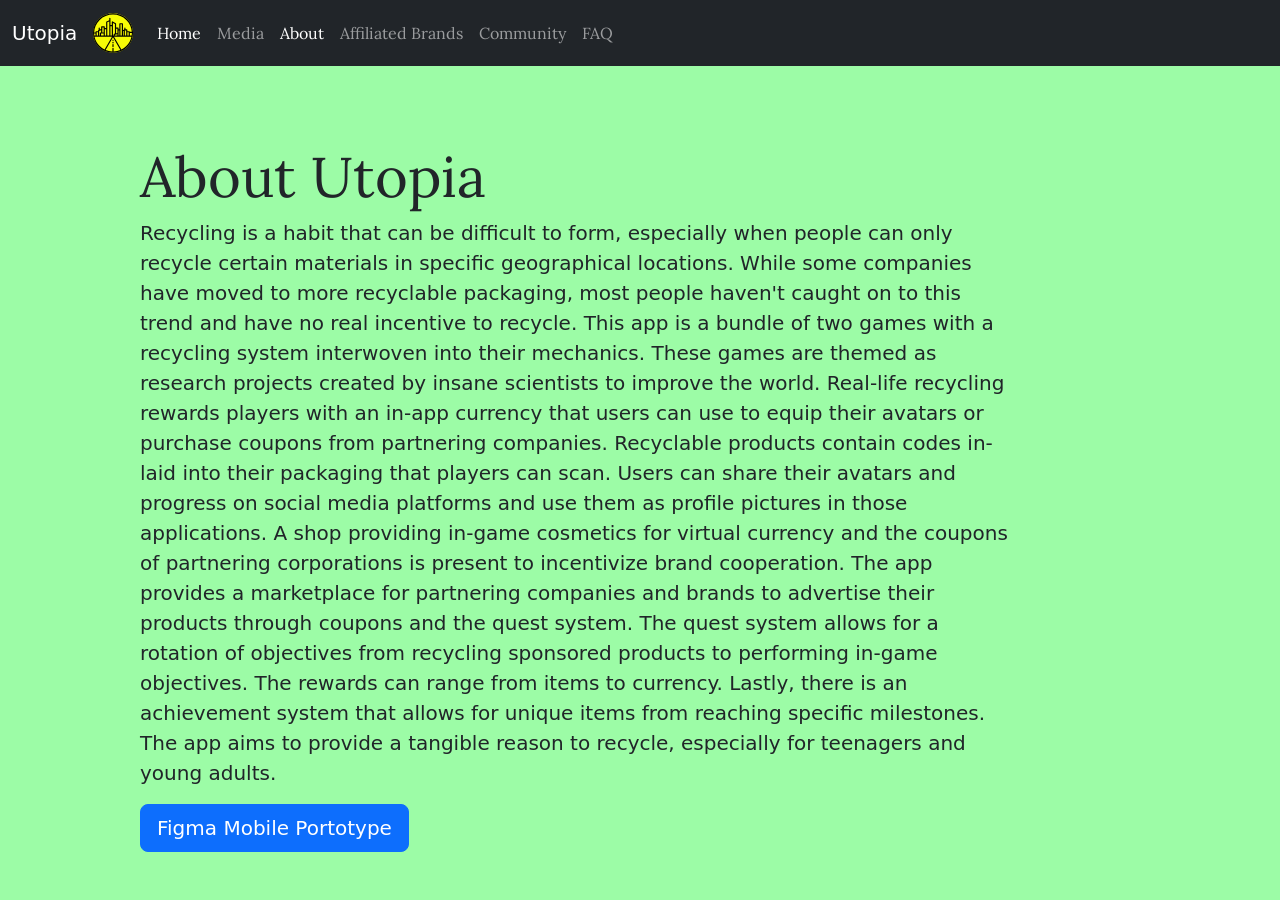
==== About.html @ 171782ce "Initial commit" ====
<!doctype html>
<html lang="en">
  <head>
    <!-- Required meta tags -->
    <meta charset="utf-8">
    <meta name="viewport" content="width=device-width, initial-scale=1">

    <!-- Bootstrap CSS -->
    <link href="https://cdn.jsdelivr.net/npm/bootstrap@5.1.1/dist/css/bootstrap.min.css" rel="stylesheet" integrity="sha384-F3w7mX95PdgyTmZZMECAngseQB83DfGTowi0iMjiWaeVhAn4FJkqJByhZMI3AhiU" crossorigin="anonymous">

    <!--Custom Styles-->
    <link rel="stylesheet" type="text/css" href="astyle.css">

    <!--Font-->
    <link rel="preconnect" href="https://fonts.googleapis.com">
    <link rel="preconnect" href="https://fonts.gstatic.com" crossorigin>
    <link href="https://fonts.googleapis.com/css2?family=Lora&display=swap" rel="stylesheet">

    <title>About</title>
  </head>
  <body>
    <!--navbar-->
    <nav class="navbar navbar-expand-lg navbar-dark bg-dark">
       
        <div class="container-fluid">
            <!--Brand Name-->
          <a class="navbar-brand" href="#">Utopia</a>
           <!--Icon-->
        <a class="navbar-brand" href="#">
            <img src="Group 1.svg" alt="" width="40" height="40">
          </a>
          <button class="navbar-toggler" type="button" data-bs-toggle="collapse" data-bs-target="#navbarNav" aria-controls="navbarNav" aria-expanded="false" aria-label="Toggle navigation">
            <span class="navbar-toggler-icon"></span>
          </button>
          <div class="collapse navbar-collapse" id="navbarNav">
            <ul class="navbar-nav">
                <li class="nav-item">
                    <a class="nav-link active" href="Home.html">Home</a>
                </li>
              <li class="nav-item">
                    <a class="nav-link" href="#">Media</a>
                </li>
              <li class="nav-item">
                <a class="nav-link active" aria-current="page" href="#">About</a>
              </li>
              <li class="nav-item">
                <a class="nav-link" href="#">Affiliated Brands</a>
              </li>
              <li class="nav-item">
                <a class="nav-link" href="#">Community</a>
              </li>
              <li class="nav-item">
                <a class="nav-link" href="#">FAQ</a>
              </li>
            </ul>
          </div>
        </div>
      </nav> <!--END navbar code-->

      <!--Jumbotron-->
      <div class="jumbotron jumbotron-fluid">
          <div class="container">
              <h1 class="display-4">About Utopia</h1>
              <p class="lead">Recycling is a habit that can be difficult to form, especially when people can only recycle certain materials in specific geographical locations. While some companies have moved to more recyclable packaging, most people haven't caught on to this trend and have no real incentive to recycle. This app is a bundle of two games with a recycling system interwoven into their mechanics. These games are themed as research projects created by insane scientists to improve the world. Real-life recycling rewards players with an in-app currency that users can use to equip their avatars or purchase coupons from partnering companies. Recyclable products contain codes in-laid into their packaging that players can scan. Users can share their avatars and progress on social media platforms and use them as profile pictures in those applications. A shop providing in-game cosmetics for virtual currency and the coupons of partnering corporations is present to incentivize brand cooperation. The app provides a marketplace for partnering companies and brands to advertise their products through coupons and the quest system. The quest system allows for a rotation of objectives from recycling sponsored products to performing in-game objectives. The rewards can range from items to currency. Lastly, there is an achievement system that allows for unique items from reaching specific milestones. The app aims to provide a tangible reason to recycle, especially for teenagers and young adults.</p>
              <a href="https://www.figma.com/file/jOb9wAshvpnRQLaUK1SSvT/Utopia?node-id=2%3A4"><button type="button" class="btn btn-primary btn-lg">Figma Mobile Portotype</button></a>
          </div>
      </div><!--END jumbotron-->
      

      

    
    <!-- Option 1: Bootstrap Bundle with Popper -->
    <script src="https://cdn.jsdelivr.net/npm/bootstrap@5.1.1/dist/js/bootstrap.bundle.min.js" integrity="sha384-/bQdsTh/da6pkI1MST/rWKFNjaCP5gBSY4sEBT38Q/9RBh9AH40zEOg7Hlq2THRZ" crossorigin="anonymous"></script>

  </body>
</html>
---- astyle.css ----
body {

    background: url(Background.svg);
    background-size: cover;
    
}
.navbar-nav {
    font-family: 'Lora', serif;
}
.jumbotron{
    
    margin-top: 6%;
    margin-left: 10%;
    margin-right: 20%;
}
.display-4{
    font-family: 'Lora', serif;
}
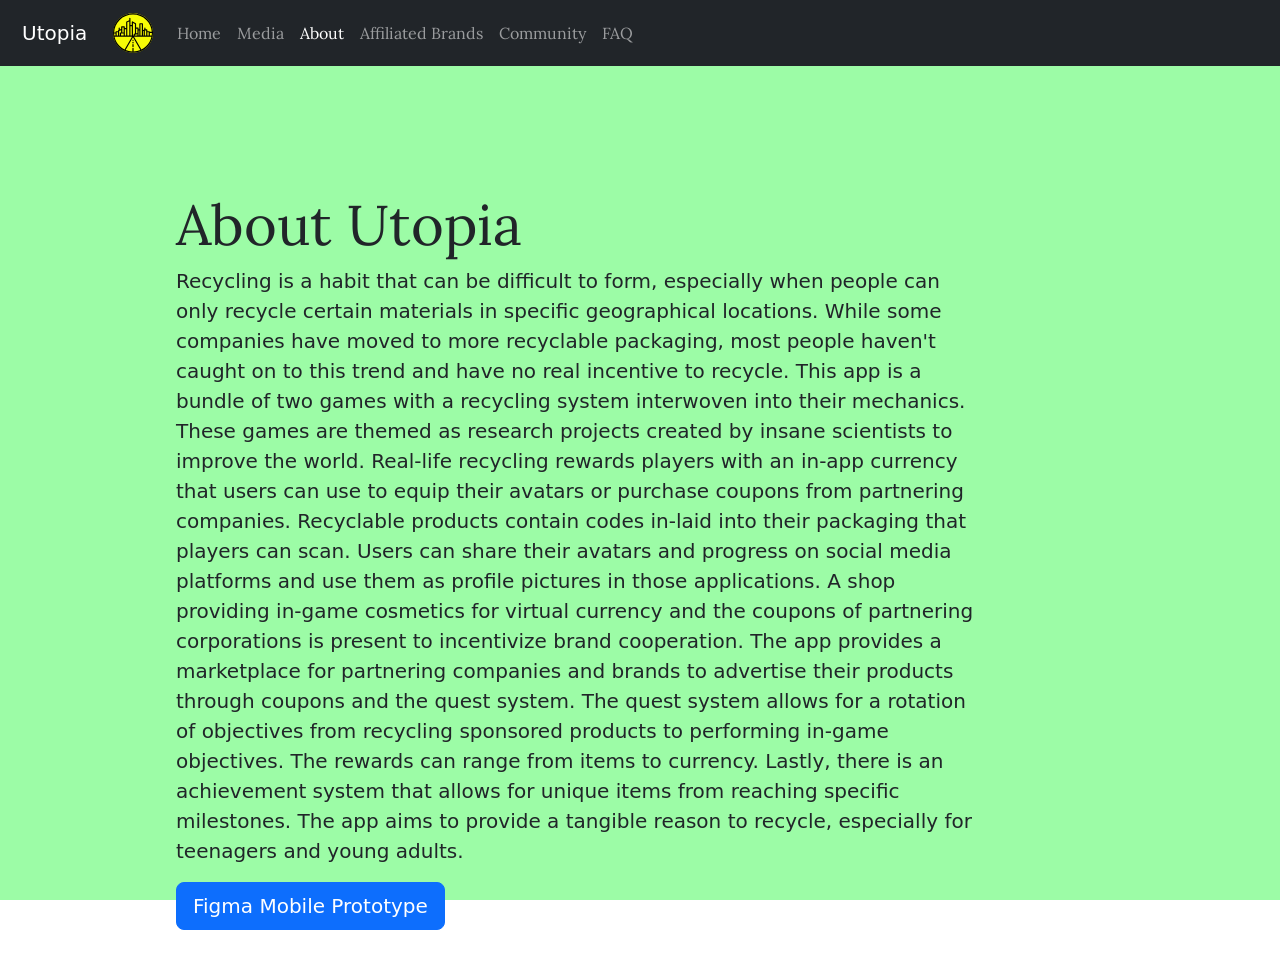
==== commit 2c20c223: "Fix Bootstrap 5 markup and build out the site shell The pages used Bootstrap 4's .jumbotron, which w" ====
--- a/About.html
+++ b/About.html
@@ -6,9 +6,10 @@
     <meta name="viewport" content="width=device-width, initial-scale=1">
 
     <!-- Bootstrap CSS -->
-    <link href="https://cdn.jsdelivr.net/npm/bootstrap@5.1.1/dist/css/bootstrap.min.css" rel="stylesheet" integrity="sha384-F3w7mX95PdgyTmZZMECAngseQB83DfGTowi0iMjiWaeVhAn4FJkqJByhZMI3AhiU" crossorigin="anonymous">
+    <link href="https://cdn.jsdelivr.net/npm/bootstrap@5.1.3/dist/css/bootstrap.min.css" rel="stylesheet" integrity="sha384-1BmE4kWBq78iYhFldvKuhfTAU6auU8tT94WrHftjDbrCEXSU1oBoqyl2QvZ6jIW3" crossorigin="anonymous">
 
     <!--Custom Styles-->
+    <link rel="stylesheet" type="text/css" href="base.css">
     <link rel="stylesheet" type="text/css" href="astyle.css">
 
     <!--Font-->
@@ -24,10 +25,10 @@
        
         <div class="container-fluid">
             <!--Brand Name-->
-          <a class="navbar-brand" href="#">Utopia</a>
+          <a class="navbar-brand" href="index.html">Utopia</a>
            <!--Icon-->
-        <a class="navbar-brand" href="#">
-            <img src="Group 1.svg" alt="" width="40" height="40">
+        <a class="navbar-brand" href="index.html">
+            <img src="Group 1.svg" alt="Utopia logo" width="40" height="40">
           </a>
           <button class="navbar-toggler" type="button" data-bs-toggle="collapse" data-bs-target="#navbarNav" aria-controls="navbarNav" aria-expanded="false" aria-label="Toggle navigation">
             <span class="navbar-toggler-icon"></span>
@@ -35,43 +36,41 @@
           <div class="collapse navbar-collapse" id="navbarNav">
             <ul class="navbar-nav">
                 <li class="nav-item">
-                    <a class="nav-link active" href="Home.html">Home</a>
+                    <a class="nav-link" href="Home.html">Home</a>
                 </li>
               <li class="nav-item">
-                    <a class="nav-link" href="#">Media</a>
+                    <a class="nav-link" href="Media.html">Media</a>
                 </li>
               <li class="nav-item">
-                <a class="nav-link active" aria-current="page" href="#">About</a>
+                <a class="nav-link active" aria-current="page" href="About.html">About</a>
               </li>
               <li class="nav-item">
-                <a class="nav-link" href="#">Affiliated Brands</a>
+                <a class="nav-link" href="Brands.html">Affiliated Brands</a>
               </li>
               <li class="nav-item">
-                <a class="nav-link" href="#">Community</a>
+                <a class="nav-link" href="Community.html">Community</a>
               </li>
               <li class="nav-item">
-                <a class="nav-link" href="#">FAQ</a>
+                <a class="nav-link" href="FAQ.html">FAQ</a>
               </li>
             </ul>
           </div>
         </div>
       </nav> <!--END navbar code-->
 
-      <!--Jumbotron-->
-      <div class="jumbotron jumbotron-fluid">
-          <div class="container">
+      <!--Hero-->
+      <div class="hero p-5 rounded-3">
               <h1 class="display-4">About Utopia</h1>
               <p class="lead">Recycling is a habit that can be difficult to form, especially when people can only recycle certain materials in specific geographical locations. While some companies have moved to more recyclable packaging, most people haven't caught on to this trend and have no real incentive to recycle. This app is a bundle of two games with a recycling system interwoven into their mechanics. These games are themed as research projects created by insane scientists to improve the world. Real-life recycling rewards players with an in-app currency that users can use to equip their avatars or purchase coupons from partnering companies. Recyclable products contain codes in-laid into their packaging that players can scan. Users can share their avatars and progress on social media platforms and use them as profile pictures in those applications. A shop providing in-game cosmetics for virtual currency and the coupons of partnering corporations is present to incentivize brand cooperation. The app provides a marketplace for partnering companies and brands to advertise their products through coupons and the quest system. The quest system allows for a rotation of objectives from recycling sponsored products to performing in-game objectives. The rewards can range from items to currency. Lastly, there is an achievement system that allows for unique items from reaching specific milestones. The app aims to provide a tangible reason to recycle, especially for teenagers and young adults.</p>
-              <a href="https://www.figma.com/file/jOb9wAshvpnRQLaUK1SSvT/Utopia?node-id=2%3A4"><button type="button" class="btn btn-primary btn-lg">Figma Mobile Portotype</button></a>
-          </div>
-      </div><!--END jumbotron-->
+              <a href="https://www.figma.com/file/jOb9wAshvpnRQLaUK1SSvT/Utopia?node-id=2%3A4" class="btn btn-primary btn-lg">Figma Mobile Prototype</a>
+      </div><!--END hero-->
       
 
       
 
     
-    <!-- Option 1: Bootstrap Bundle with Popper -->
-    <script src="https://cdn.jsdelivr.net/npm/bootstrap@5.1.1/dist/js/bootstrap.bundle.min.js" integrity="sha384-/bQdsTh/da6pkI1MST/rWKFNjaCP5gBSY4sEBT38Q/9RBh9AH40zEOg7Hlq2THRZ" crossorigin="anonymous"></script>
+    <!-- Bootstrap Bundle with Popper -->
+    <script src="https://cdn.jsdelivr.net/npm/bootstrap@5.1.3/dist/js/bootstrap.bundle.min.js" integrity="sha384-ka7Sk0Gln4gmtz2MlQnikT1wXgYsOg+OMhuP+IlRH9sENBO0LRn5q+8nbTov4+1p" crossorigin="anonymous"></script>
 
   </body>
 </html>
--- a/base.css
+++ b/base.css
@@ -0,0 +1,38 @@
+/* Shared across every page. Page-specific overrides live in the
+   per-page stylesheet loaded after this one. */
+
+body {
+    background: url(Background.svg);
+    background-size: cover;
+    background-attachment: fixed;
+}
+
+/* Brand palette, taken from the logo and background art */
+:root {
+    --utopia-purple: #60285D;
+    --utopia-mint: #9CFCA6;
+    --utopia-yellow: #F6FB06;
+}
+
+.navbar-brand {
+    margin-left: 10px;
+}
+
+.navbar-nav {
+    font-family: 'Lora', serif;
+}
+
+.display-4 {
+    font-family: 'Lora', serif;
+}
+
+.card-title {
+    font-family: 'Lora', serif;
+}
+
+/* Replaces Bootstrap 4's .jumbotron, which no longer exists in v5 */
+.hero {
+    margin-top: 6%;
+    margin-left: 10%;
+    margin-right: 10%;
+}
--- a/astyle.css
+++ b/astyle.css
@@ -1,19 +1,5 @@
-body {
+/* About page overrides. Loaded after base.css. */
 
-    background: url(Background.svg);
-    background-size: cover;
-    
-}
-.navbar-nav {
-    font-family: 'Lora', serif;
-}
-.jumbotron{
-    
-    margin-top: 6%;
-    margin-left: 10%;
+.hero {
     margin-right: 20%;
 }
-.display-4{
-    font-family: 'Lora', serif;
-}
-
